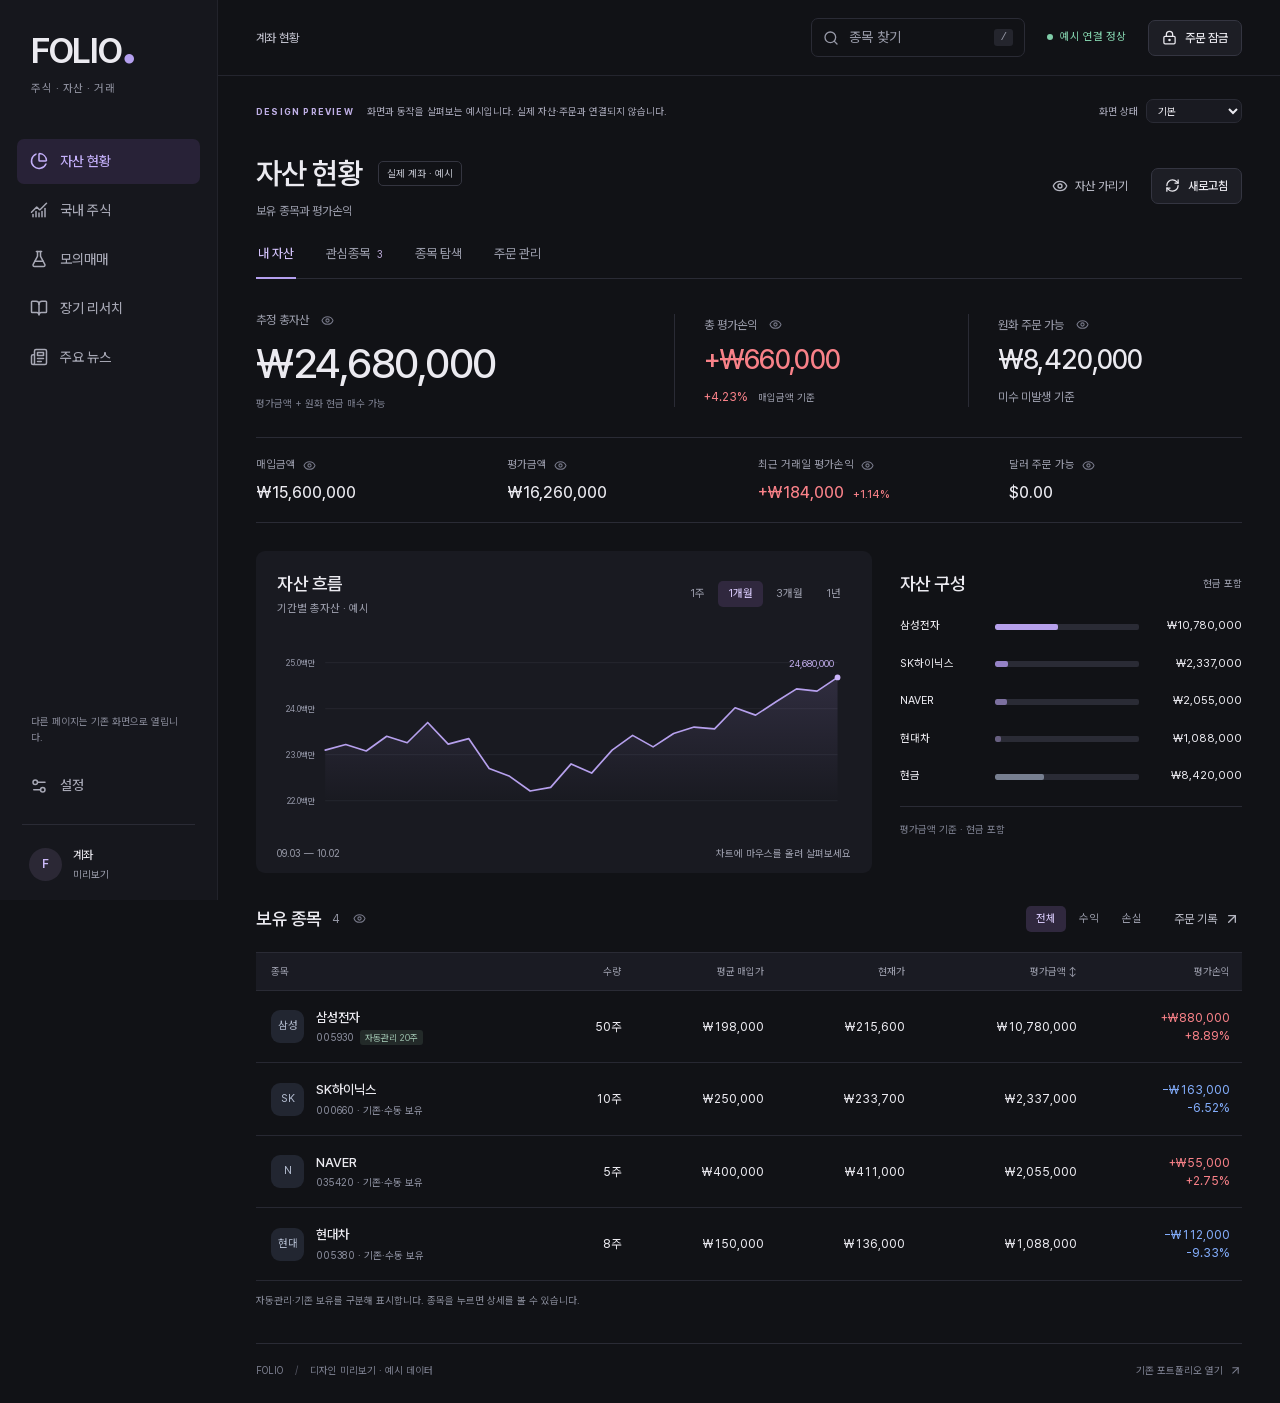
==== auto_trader/static/preview/index.html @ 1806e4a4 "20261004 모의매매에 휴장일·거래 시간 제한 적용 FOLIO.cmd로 DB 확인·서버 실행·사이트 열기 간소화 중복 실행 방지와 종료 처리 추가 데이터 축적·모델 검증 단계에" ====
<!doctype html>
<html lang="ko"><head><meta charset="utf-8"><meta name="viewport" content="width=device-width,initial-scale=1"><title>FOLIO · 디자인 미리보기</title><link rel="icon" href="/static/favicon.svg"><link rel="stylesheet" href="preview.css"><script src="/static/company-icons.js" defer></script><script src="preview.js" defer></script></head>
<body><a class="skip" href="#main">본문으로 이동</a>
<aside class="sidebar" id="sidebar"><a href="index.html" class="wordmark">FOLIO<span>●</span></a><p class="brand-note">주식 · 자산 · 거래</p><nav aria-label="주요 페이지"><a class="nav-item active" href="#portfolio" data-go="portfolio" aria-current="page"><i data-icon="chart-pie"></i>자산 현황</a><a class="nav-item" href="/stocks" target="_blank" rel="noopener"><i data-icon="chart-no-axes-combined"></i>국내 주식<i class="external" data-icon="arrow-up-right"></i></a><a class="nav-item" href="/paper" target="_blank" rel="noopener"><i data-icon="flask-conical"></i>모의매매<i class="external" data-icon="arrow-up-right"></i></a><a class="nav-item" href="/long-term" target="_blank" rel="noopener"><i data-icon="book-open"></i>장기 리서치<i class="external" data-icon="arrow-up-right"></i></a><a class="nav-item" href="/news" target="_blank" rel="noopener"><i data-icon="newspaper"></i>주요 뉴스<i class="external" data-icon="arrow-up-right"></i></a></nav><div class="sidebar-bottom"><p>다른 페이지는 기존 화면으로 열립니다.</p><a class="nav-item" href="/settings" target="_blank" rel="noopener"><i data-icon="settings-2"></i>설정<i class="external" data-icon="arrow-up-right"></i></a><div class="user"><span class="avatar">F</span><div>계좌<small>미리보기</small></div></div></div></aside>
<div class="workspace"><header class="topbar"><button class="icon-button mobile-menu" id="mobile-menu" aria-label="메뉴 열기" aria-expanded="false"><i data-icon="menu"></i></button><span class="breadcrumb">계좌 현황</span><div class="top-actions"><button class="global-search" id="search-open"><i data-icon="search"></i><span>종목 찾기</span><kbd>/</kbd></button><span class="connection"><b></b>예시 연결 정상</span><button id="lock" class="button"><i data-icon="lock-keyhole"></i><span>주문 잠금</span></button></div></header>
<main id="main"><div class="preview-note"><span><b>DESIGN PREVIEW</b> 화면과 동작을 살펴보는 예시입니다. 실제 자산·주문과 연결되지 않습니다.</span><label>화면 상태 <select id="demo-state"><option value="normal">기본</option><option value="empty">보유 종목 없음</option><option value="error">연결 오류</option></select></label></div>
<div class="page-heading"><div><div class="heading-line"><h1>자산 현황</h1><span class="account-chip">실제 계좌 · 예시</span></div><p>보유 종목과 평가손익</p></div><div class="heading-actions"><button class="text-button" id="privacy-all" aria-pressed="false"><i data-icon="eye"></i><span>자산 가리기</span></button><button class="button" id="refresh"><i data-icon="refresh-cw"></i>새로고침</button></div></div>
<div class="tabs" role="tablist" aria-label="계좌 메뉴"><button id="tab-portfolio" role="tab" aria-selected="true" aria-controls="panel-portfolio" data-tab="portfolio">내 자산</button><button id="tab-favorites" role="tab" aria-selected="false" aria-controls="panel-favorites" tabindex="-1" data-tab="favorites">관심종목 <span>3</span></button><button id="tab-scanner" role="tab" aria-selected="false" aria-controls="panel-scanner" tabindex="-1" data-tab="scanner">종목 탐색</button><button id="tab-orders" role="tab" aria-selected="false" aria-controls="panel-orders" tabindex="-1" data-tab="orders">주문 관리</button></div>
<div class="connection-error" id="connection-error" hidden><strong>계좌 정보를 불러오지 못했습니다.</strong><span>마지막 예시 데이터를 표시하고 있습니다.</span><button class="text-button" id="retry">다시 연결</button></div>
<section role="tabpanel" id="panel-portfolio" aria-labelledby="tab-portfolio">
<div class="asset-overview"><div class="total"><div class="metric-label">추정 총자산 <button class="tiny" data-hide="assets" aria-label="추정 총자산 가리기"><i data-icon="eye"></i></button></div><div class="hero-number" data-private="assets" id="total-assets">₩24,680,000</div><p>평가금액 + 원화 현금 매수 가능</p></div><div class="hero-metric"><div class="metric-label">총 평가손익 <button class="tiny" data-hide="profit" aria-label="총 평가손익 가리기"><i data-icon="eye"></i></button></div><strong class="positive" data-private="profit" id="profit">+₩660,000</strong><span class="positive" data-private="profit" id="profit-rate">+4.23% <small>매입금액 기준</small></span></div><div class="hero-metric"><div class="metric-label">원화 주문 가능 <button class="tiny" data-hide="cash" aria-label="원화 가리기"><i data-icon="eye"></i></button></div><strong data-private="cash">₩8,420,000</strong><span>미수 미발생 기준</span></div></div>
<div class="secondary-metrics"><div><span>매입금액 <button class="tiny" data-hide="purchase" aria-label="매입금액 가리기"><i data-icon="eye"></i></button></span><strong data-private="purchase" id="purchase">₩15,600,000</strong></div><div><span>평가금액 <button class="tiny" data-hide="market" aria-label="평가금액 가리기"><i data-icon="eye"></i></button></span><strong data-private="market" id="market">₩16,260,000</strong></div><div><span>최근 거래일 평가손익 <button class="tiny" data-hide="daily" aria-label="일일 평가손익 가리기"><i data-icon="eye"></i></button></span><strong class="positive" data-private="daily">+₩184,000 <small>+1.14%</small></strong></div><div><span>달러 주문 가능 <button class="tiny" data-hide="usd" aria-label="달러 가리기"><i data-icon="eye"></i></button></span><strong data-private="usd">$0.00</strong></div></div>
<div class="chart-layout"><section class="chart-surface"><div class="section-heading"><div><h2>자산 흐름</h2><p>기간별 총자산 · 예시</p></div><div class="segmented" aria-label="차트 기간"><button data-period="1주">1주</button><button class="selected" data-period="1개월" aria-pressed="true">1개월</button><button data-period="3개월">3개월</button><button data-period="1년">1년</button></div></div><div id="chart" class="chart"></div><div class="chart-foot"><span id="chart-range">09.03 — 10.02</span><span id="chart-tip" aria-live="polite">차트에 마우스를 올려 살펴보세요</span></div></section><section class="allocation"><div class="section-heading"><h2>자산 구성</h2><span class="muted">현금 포함</span></div><div id="allocation"></div><p class="allocation-foot">평가금액 기준 · 현금 포함</p></section></div>
<section class="holdings"><div class="section-heading"><h2>보유 종목 <span class="count" id="holding-count">4</span><button class="tiny" data-hide="holdings" aria-label="보유 종목 가리기"><i data-icon="eye"></i></button></h2><div class="table-tools"><div class="segmented" aria-label="보유 종목 필터"><button class="selected" data-filter="all">전체</button><button data-filter="gain">수익</button><button data-filter="loss">손실</button></div><button class="text-button" data-go="orders">주문 기록 <i data-icon="arrow-up-right"></i></button></div></div><div class="table-scroll"><table><thead><tr><th>종목</th><th>수량</th><th>평균 매입가</th><th>현재가</th><th><button class="sort" id="sort">평가금액 ↕</button></th><th>평가손익</th></tr></thead><tbody id="holdings-body"></tbody></table></div><p class="table-note">자동관리·기존 보유를 구분해 표시합니다. 종목을 누르면 상세를 볼 수 있습니다.</p></section>
</section>
<section role="tabpanel" id="panel-favorites" aria-labelledby="tab-favorites" hidden><div class="section-heading"><div><h2>관심종목</h2><p>등록한 종목의 현재가와 등락률</p></div><button class="button" id="favorite-add"><i data-icon="search"></i>종목 추가</button></div><div id="favorite-list"></div><p class="table-note">관심종목 변경은 미리보기에만 반영됩니다.</p></section>
<section role="tabpanel" id="panel-scanner" aria-labelledby="tab-scanner" hidden><div class="section-heading"><div><h2>종목 탐색</h2><p>거래대금 순위와 매수 가능 수량</p></div><a class="button" href="/stocks" target="_blank" rel="noopener">국내 주식 전체 보기 <i data-icon="arrow-up-right"></i></a></div><div class="table-scroll"><table><thead><tr><th>순위·종목</th><th>현재가</th><th>전일 대비</th><th>최대 가능 수량</th><th>선정 근거</th></tr></thead><tbody id="scanner-body"></tbody></table></div><p class="table-note">예시 후보이며 투자 권유가 아닙니다.</p></section>
<section role="tabpanel" id="panel-orders" aria-labelledby="tab-orders" hidden><div class="section-heading"><div><h2>주문 관리</h2><p>주문별 접수·체결·취소 내역</p></div></div><div class="table-scroll"><table><thead><tr><th>종목·주문</th><th>상태</th><th>조건·가격</th><th>예상 금액</th><th>생성 시각</th><th>관리</th></tr></thead><tbody id="orders-body"></tbody></table></div><p class="table-note">모든 주문과 취소 동작은 예시입니다.</p></section>
<footer class="footer"><span>FOLIO <span class="footer-sep">/</span> 디자인 미리보기 · 예시 데이터</span><a href="/live" target="_blank" rel="noopener">기존 포트폴리오 열기 <i data-icon="arrow-up-right"></i></a></footer></main></div>
<dialog id="search-dialog" aria-labelledby="search-title"><div class="dialog-head"><h2 id="search-title">종목 찾기</h2><button class="icon-button" data-close aria-label="닫기"><i data-icon="x"></i></button></div><label class="search-input"><i data-icon="search"></i><input id="stock-search" placeholder="예: 삼전, ㅅㅅ, Samsung" autocomplete="off" aria-label="종목 검색"></label><div id="search-results"></div><p class="dialog-note">미리보기 종목 안에서 검색합니다.</p></dialog>
<dialog id="detail-dialog" aria-labelledby="detail-title"><div class="dialog-head"><div><span class="muted" id="detail-code"></span><h2 id="detail-title">종목 상세</h2></div><button class="icon-button" data-close aria-label="닫기"><i data-icon="x"></i></button></div><div id="detail-content"></div></dialog>
<dialog id="lock-dialog" aria-labelledby="lock-title"><div class="dialog-head"><h2 id="lock-title">주문 잠금</h2><button class="icon-button" data-close aria-label="닫기"><i data-icon="x"></i></button></div><div class="lock-symbol"><i data-icon="lock-keyhole"></i></div><p>실제 화면에서는 PIN으로 본인을 확인한 뒤 주문 잠금을 해제합니다.</p><p class="muted">이 미리보기는 인증하거나 주문하지 않습니다.</p><a class="button primary" href="/live" target="_blank" rel="noopener">기존 계좌 화면 열기 <i data-icon="arrow-up-right"></i></a></dialog>

<div class="toast" role="status" id="toast"></div></body></html>
---- auto_trader/static/preview/preview.css ----
@font-face{font-family:Pretendard;src:url('vendor/PretendardVariable.woff2') format('woff2');font-weight:100 900;font-display:swap}
:root{color-scheme:dark;--bg:#111216;--side:#16171d;--surface:#191a21;--line:#2a2b35;--text:#ebeaf0;--muted:#9698a6;--violet:#b5a0ef;--violet-bg:#282237;--up:#f88188;--down:#83adfb;--good:#80cda9;--warn:#e8bf7b;--font:Pretendard,system-ui,sans-serif}
*{box-sizing:border-box}body{margin:0;background:var(--bg);color:var(--text);font-family:var(--font);font-size:14px;font-weight:420;line-height:1.5;-webkit-font-smoothing:antialiased}button,input,select{font:inherit}button,a,input,select{-webkit-tap-highlight-color:transparent}button,a{touch-action:manipulation}button{color:inherit;cursor:pointer}a{color:inherit;text-decoration:none}button{border:0;background:none}button:disabled{opacity:.5;cursor:wait}button:focus-visible,a:focus-visible,input:focus-visible,select:focus-visible{outline:2px solid var(--violet);outline-offset:4px}button:hover,a:hover{color:#fff}i[data-icon]{display:inline-block;flex-shrink:0;width:19px;height:19px;background:currentColor;mask:var(--icon) center/contain no-repeat;-webkit-mask:var(--icon) center/contain no-repeat;vertical-align:middle}h1,h2,p{margin:0}h1{font-size:30px;font-weight:560;letter-spacing:-1.1px}h2{font-size:18px;font-weight:540;letter-spacing:-.45px}small{font-size:12px}strong{font-weight:570}button,a,select{transition:background .16s,color .16s,border-color .16s}input,select{border:1px solid var(--line);background:var(--surface);color:var(--text);border-radius:7px;padding:8px 11px}[hidden]{display:none!important}.muted,.metric-label{color:var(--muted)}.positive{color:var(--up)!important}.negative{color:var(--down)!important}.neutral{color:var(--muted)}.skip{position:fixed;top:-100px;z-index:100;background:var(--violet);color:#111;padding:12px}.skip:focus{top:10px}
.sidebar{position:fixed;inset:0 auto 0 0;width:218px;background:var(--side);border-right:1px solid #22232b;display:flex;flex-direction:column;padding:31px 17px 18px;z-index:30}.wordmark{font-size:35px;font-weight:620;letter-spacing:-1.8px;padding:0 14px;width:max-content;line-height:1.15}.wordmark span{font-size:12px;color:var(--violet);margin-left:3px}.brand-note{font-size:11px;letter-spacing:.5px;color:#8b8d9b;margin:10px 14px 37px}.nav-item{display:flex;gap:12px;align-items:center;padding:12px 13px;margin:4px 0;border-radius:7px;color:#a7a8b5;font-weight:460}.nav-item i{width:18px;height:18px}.nav-item.active{background:var(--violet-bg);color:#c4b0fa}.nav-item:hover{background:#22232c}.nav-item .external{margin-left:auto;width:13px;height:13px;opacity:0}.nav-item:hover .external{opacity:1}.sidebar-bottom{margin-top:auto}.sidebar-bottom>p{color:#828492;font-size:10px;padding:14px;line-height:1.6}.user{border-top:1px solid var(--line);display:flex;align-items:center;gap:11px;margin:16px 5px 0;padding:21px 7px 0;font-size:12px}.avatar{display:grid;place-items:center;background:#2b2835;color:#cbb9f8;width:33px;height:33px;border-radius:50%;font-weight:600}.user small{display:block;font-size:10px;color:var(--muted);margin-top:3px}.workspace{margin-left:218px}.topbar{height:76px;padding:0 38px;border-bottom:1px solid #24252e;display:flex;justify-content:space-between;align-items:center}.breadcrumb{font-size:12px;color:#c0c0cc}.breadcrumb span{color:#656776;margin:0 14px}.top-actions{display:flex;align-items:center;gap:22px}.global-search{display:flex;gap:10px;align-items:center;color:#9698a6;border:1px solid var(--line);padding:8px 11px;border-radius:7px;min-width:214px;text-align:left}.global-search i{width:16px;height:16px}.global-search kbd{margin-left:auto;background:#24252d;padding:0 6px;border-radius:3px;font-size:11px}.connection{font-size:11px;color:var(--good);white-space:nowrap}.connection b{display:inline-block;background:var(--good);width:6px;height:6px;border-radius:50%;margin-right:7px}.button{border:1px solid #343541;border-radius:7px;padding:8px 13px;display:inline-flex;gap:8px;justify-content:center;align-items:center;font-size:12px;font-weight:500;background:#1d1e25;white-space:nowrap}.button:hover{background:#2a2b35;border-color:#4f5060}.button i{width:15px;height:15px}.primary{background:#a98be4;border-color:#a98be4;color:#17101f}.primary:hover{background:#c2a7f8;color:#17101f}.danger{background:#8a3842}.danger-outline{color:var(--up);border-color:#624047;background:transparent}.text-button{display:inline-flex;align-items:center;gap:7px;font-size:12px;color:#b5b6c1;padding:7px 2px}.text-button i{width:16px;height:16px}.icon-button{display:inline-grid;place-items:center;width:34px;height:34px;border-radius:6px}.icon-button:hover{background:#2a2b34}.mobile-menu{display:none}main{max-width:1600px;margin:auto;padding:23px 38px 0}.preview-note{display:flex;justify-content:space-between;align-items:center;gap:12px;color:#a2a2b2;font-size:10px;margin-bottom:28px}.preview-note b{font-size:9px;color:#c0b0e6;letter-spacing:1.2px;margin-right:10px}.preview-note label{white-space:nowrap;display:flex;gap:8px;align-items:center}.preview-note select{font-size:10px;padding:4px 7px}.page-heading{display:flex;justify-content:space-between;align-items:center;margin-bottom:24px}.heading-line{display:flex;align-items:center;gap:16px}.account-chip{font-size:10px;color:#babcc6;border:1px solid #343540;border-radius:5px;padding:4px 8px}.page-heading p{margin-top:6px;font-size:12px;color:var(--muted)}.heading-actions{display:flex;align-items:center;gap:21px}.tabs{display:flex;border-bottom:1px solid var(--line);gap:28px}.tabs button{font-size:13px;color:var(--muted);padding:0 2px 14px;position:relative}.tabs button[aria-selected=true]{color:#d2c1fa}.tabs button[aria-selected=true]:after{position:absolute;content:'';height:2px;bottom:-1px;left:0;right:0;background:var(--violet)}.tabs button span{font-size:10px;color:#c0addc;margin-left:4px}.connection-error{margin-top:20px;border-left:2px solid var(--up);background:#281c22;padding:12px 17px;display:flex;align-items:center;gap:14px;font-size:12px}.connection-error span{color:var(--muted)}.connection-error button{margin-left:auto}
.asset-overview{display:grid;grid-template-columns:1.45fr 1fr 1fr;align-items:center;gap:20px;padding:31px 0 26px}.metric-label{font-size:12px;display:flex;gap:8px;align-items:center}.tiny{display:inline-flex;padding:4px;color:#777989;vertical-align:middle;border-radius:5px}.tiny:hover{color:#d4c7ec;background:#28232e}.tiny i{width:13px;height:13px}.hero-number{font-size:clamp(31px,3.25vw,48px);font-weight:480;letter-spacing:-1.5px;line-height:1.25;margin:7px 0}.total p{font-size:10px;color:#777a89}.hero-metric{border-left:1px solid var(--line);padding-left:29px}.hero-metric strong{font-size:27px;font-weight:480;letter-spacing:-.7px;display:block;margin:5px 0}.hero-metric>span{font-size:12px;color:var(--muted)}.hero-metric small{font-size:10px;color:var(--muted);margin-left:7px}.secondary-metrics{display:grid;grid-template-columns:repeat(4,1fr);border-top:1px solid var(--line);border-bottom:1px solid var(--line);padding:17px 0;margin-bottom:28px;gap:18px}.secondary-metrics>div>span{color:var(--muted);font-size:11px;display:block}.secondary-metrics strong{display:block;font-size:16px;font-weight:470;margin-top:5px}.secondary-metrics small{font-size:11px;margin-left:5px}.chart-layout{display:grid;grid-template-columns:1.8fr 1fr;gap:28px;margin-bottom:30px}.chart-surface{padding:19px 21px 12px;background:var(--surface);border-radius:9px}.section-heading{display:flex;align-items:center;justify-content:space-between;gap:16px;margin-bottom:17px}.section-heading p{font-size:11px;color:var(--muted);margin-top:4px}.section-heading>.muted{font-size:10px}.segmented{display:flex;gap:3px;flex-shrink:0}.segmented button{font-size:11px;padding:5px 10px;border-radius:5px;color:var(--muted);white-space:nowrap}.segmented button:hover{background:#25252e}.segmented .selected{color:#d6c8f8;background:#30283e}.chart{height:205px;width:100%;position:relative}.chart svg{width:100%;height:100%;overflow:visible}.chart-foot{display:flex;justify-content:space-between;gap:10px;font-size:10px;color:var(--muted);padding-top:6px}.allocation{padding:19px 0 0 0}.allocation-row{display:grid;grid-template-columns:83px 1fr 91px;gap:12px;align-items:center;margin:21px 0;font-size:11px}.allocation-row strong{font-size:11px;font-weight:430;text-align:right}.bar-track{height:6px;background:#2a2b35;border-radius:2px;overflow:hidden}.bar-track span{height:100%;display:block;border-radius:2px;background:var(--violet)}.allocation-foot{font-size:10px;color:#777a89;border-top:1px solid var(--line);padding-top:15px;margin-top:21px}.holdings h2{display:flex;gap:10px;align-items:center}.count{font-size:12px;color:var(--muted);font-weight:400}.table-tools{display:flex;align-items:center;gap:20px}.table-scroll{overflow-x:auto}table{width:100%;border-collapse:collapse;white-space:nowrap;font-variant-numeric:tabular-nums}th{text-align:right;font-size:10px;font-weight:430;color:var(--muted);padding:11px 12px;background:#1a1b23;border-top:1px solid var(--line);border-bottom:1px solid var(--line)}th:first-child,td:first-child{text-align:left;padding-left:15px}td{font-size:12px;text-align:right;padding:17px 12px;border-bottom:1px solid #272832}tbody tr:hover{background:#1b1c24}.stock-button{display:flex;align-items:center;gap:12px;text-align:left;padding:0}.stock-avatar{display:grid;place-items:center;width:33px;height:33px;background:#222631;color:#afb8cb;border-radius:9px;font-size:11px}.stock-button strong{font-weight:510;font-size:13px}.stock-button small{display:block;color:#8b8e9e;font-size:10px;margin-top:3px}.owner{font-size:9px;background:#232a29;color:#97b9a7;padding:2px 5px;border-radius:3px;margin-left:6px}.sort{font-size:inherit;color:inherit;padding:0}.table-note{font-size:10px;color:#818492;margin-top:12px}.footer{display:flex;justify-content:space-between;border-top:1px solid var(--line);font-size:10px;color:#797c8c;margin-top:35px;padding:19px 0 25px}.footer-sep{margin:0 9px;color:#525460}.footer a{display:flex;gap:6px;align-items:center}.footer i{height:13px;width:13px}.masked{filter:none;letter-spacing:2px;color:#9b96a8!important}.favorite-row{display:flex;align-items:center;gap:24px;border-bottom:1px solid var(--line);padding:20px 12px}.favorite-row .stock-button{flex:1}.favorite-row strong,.favorite-row span{font-variant-numeric:tabular-nums}.favorite-row>span{width:90px;text-align:right}.heart{color:#c2aaf4}.tag{padding:4px 8px;font-size:11px;border-radius:4px;display:inline-block}.tag.done{color:var(--good);background:#1b2b26}.tag.pending{color:var(--warn);background:#30291f}.tag.practice{color:#b5afc3;background:#25222d}.empty{text-align:center!important;padding:54px 16px!important;color:var(--muted);white-space:normal;font-size:13px}.empty strong{display:block;color:var(--text);font-size:18px;margin-bottom:8px}.empty .button{margin-top:18px}[role=tabpanel]:not(#panel-portfolio){padding-top:28px;min-height:600px}
dialog{width:min(540px,calc(100vw - 30px));padding:25px;border:1px solid #45404f;border-radius:13px;background:#1b1c24;color:var(--text);box-shadow:0 20px 100px #0008}dialog::backdrop{background:#08090dc7;backdrop-filter:blur(4px)}.dialog-head{display:flex;justify-content:space-between;align-items:center;margin-bottom:21px}.dialog-head h2{font-size:21px}.dialog-head .muted{font-size:11px}.search-input{border:1px solid #4d435d;background:#14151c;border-radius:7px;display:flex;align-items:center;padding:5px 12px;gap:9px}.search-input input{width:100%;border:0;background:transparent;outline:0;padding:9px 0}.search-input i{color:var(--muted)}#search-results{max-height:370px;overflow-y:auto;margin-top:12px}.search-result{display:flex;align-items:center;justify-content:space-between;width:100%;padding:14px 10px;border-bottom:1px solid var(--line);text-align:left}.search-result:hover{background:#282532}.search-result small{color:var(--muted);display:block;font-size:10px;margin-top:4px}.dialog-note{font-size:11px;color:var(--muted);margin-top:17px}.detail-price{font-size:34px;font-weight:470;letter-spacing:-1px;margin:14px 0}.detail-list{display:grid;grid-template-columns:1fr 1fr;gap:20px;padding:20px 0;border-top:1px solid var(--line);border-bottom:1px solid var(--line);margin-bottom:20px}.detail-list span{font-size:11px;display:block;color:var(--muted);margin-bottom:5px}.detail-actions{display:flex;gap:12px;flex-wrap:wrap}.lock-symbol{background:#282532;color:var(--violet);display:grid;place-items:center;border-radius:12px;width:55px;height:55px;margin-bottom:20px}#lock-dialog p{margin:12px 0}#lock-dialog .button{margin-top:12px}.confirm-actions{display:flex;justify-content:flex-end;gap:10px;margin-top:25px}.toast{position:fixed;bottom:24px;left:calc(50% + 109px);transform:translate(-50%,15px);background:#34313f;color:#efedf3;border:1px solid #5b506c;border-radius:8px;padding:12px 20px;z-index:100;opacity:0;pointer-events:none;transition:.2s;font-size:12px;max-width:90vw}.toast.visible{opacity:1;transform:translate(-50%,0)}
@media(min-width:1700px){main{padding:28px 55px 0}.topbar{padding:0 55px}.chart{height:250px}.chart-layout{grid-template-columns:2fr 1fr}.asset-overview{padding:38px 0}.allocation-row{margin:25px 0}}
@media(max-width:1150px){.sidebar{width:185px;padding-inline:12px}.workspace{margin-left:185px}.topbar{padding:0 25px}.top-actions{gap:15px}.connection{display:none}main{padding:20px 25px 0}.chart-layout{grid-template-columns:1.5fr 1fr;gap:20px}.allocation-row{grid-template-columns:74px 1fr 83px;gap:8px}.hero-metric{padding-left:18px}.hero-metric strong{font-size:23px}.chart-surface{padding:16px}.chart-foot span:last-child{display:none}.toast{left:calc(50% + 92px)}}
@media(max-width:900px){.chart-layout{grid-template-columns:1fr}.allocation{padding:0}.allocation-row{grid-template-columns:100px 1fr 100px;margin:14px 0}.allocation-foot{display:none}.chart{height:220px}.global-search{min-width:160px}.preview-note{align-items:flex-start}.preview-note b{display:block;margin-bottom:3px}.hero-number{font-size:30px}.hero-metric strong{font-size:20px}.hero-metric small{display:block;margin:0}.secondary-metrics{grid-template-columns:1fr 1fr}.page-heading{align-items:flex-start}.heading-line{display:block}.account-chip{display:inline-block;margin-top:6px}.heading-actions{gap:12px}.heading-actions .text-button span{display:none}table{min-width:660px}}
@media(max-width:650px){.sidebar{transform:translateX(-100%);width:220px;box-shadow:20px 0 80px #0008}.sidebar.open{transform:translateX(0);top:62px}.workspace{margin-left:0}.topbar{height:62px;padding:0 17px;gap:12px}.mobile-menu{display:inline-grid}.breadcrumb{display:none}.top-actions{flex:1;justify-content:flex-end;gap:12px}.global-search{min-width:0;flex:1}.topbar .button{font-size:11px;padding:8px}.global-search kbd{display:none}main{padding:17px 18px 0}.preview-note{margin-bottom:22px;gap:16px}.preview-note>span{max-width:65%}.preview-note label{display:block;font-size:9px}.preview-note select{display:block;margin-top:4px}h1{font-size:26px}.page-heading{margin-bottom:22px}.heading-actions{gap:10px}.heading-actions .button{font-size:0;padding:9px}.heading-actions .button i{width:17px;height:17px}.tabs{gap:24px}.tabs button{font-size:12px}.asset-overview{grid-template-columns:1fr 1fr;gap:24px;padding:26px 0}.total{grid-column:1/-1}.hero-number{font-size:42px}.hero-metric{border-left:0;padding-left:0}.hero-metric strong{font-size:23px}.hero-metric small{display:inline;margin-left:5px}.secondary-metrics{gap:18px 12px}.chart-surface{padding:15px 12px}.chart{height:185px}.section-heading h2{font-size:16px}.segmented button{padding:5px 8px;font-size:10px}.chart-layout{gap:22px}.table-tools{gap:8px}.table-tools>.text-button{font-size:0}.table-tools>.text-button i{width:18px;height:18px}.footer{font-size:9px;gap:10px}.toast{left:50%}.connection-error{flex-wrap:wrap;gap:6px}.connection-error button{margin-left:0}.favorite-row{gap:12px;padding:17px 0}.favorite-row>span{width:auto;font-size:11px}.favorite-row>strong{font-size:12px}.favorite-row .stock-avatar{display:none}.preview-note span{line-height:1.6}}
@media(prefers-reduced-motion:reduce){*,*:before,*:after{transition:none!important;scroll-behavior:auto!important}}

.company-icon{position:relative;display:inline-grid;place-items:center;width:36px;height:36px;flex-shrink:0;border-radius:9px;background:#252936;color:#bdc1d1;font-size:11px;overflow:hidden}.company-icon img{position:absolute;inset:0;width:100%;height:100%;object-fit:contain;padding:5px;opacity:0}.company-icon.has-logo{background:#f1f2f5}.company-icon.has-logo img{opacity:1}.company-icon.has-logo>span{visibility:hidden}
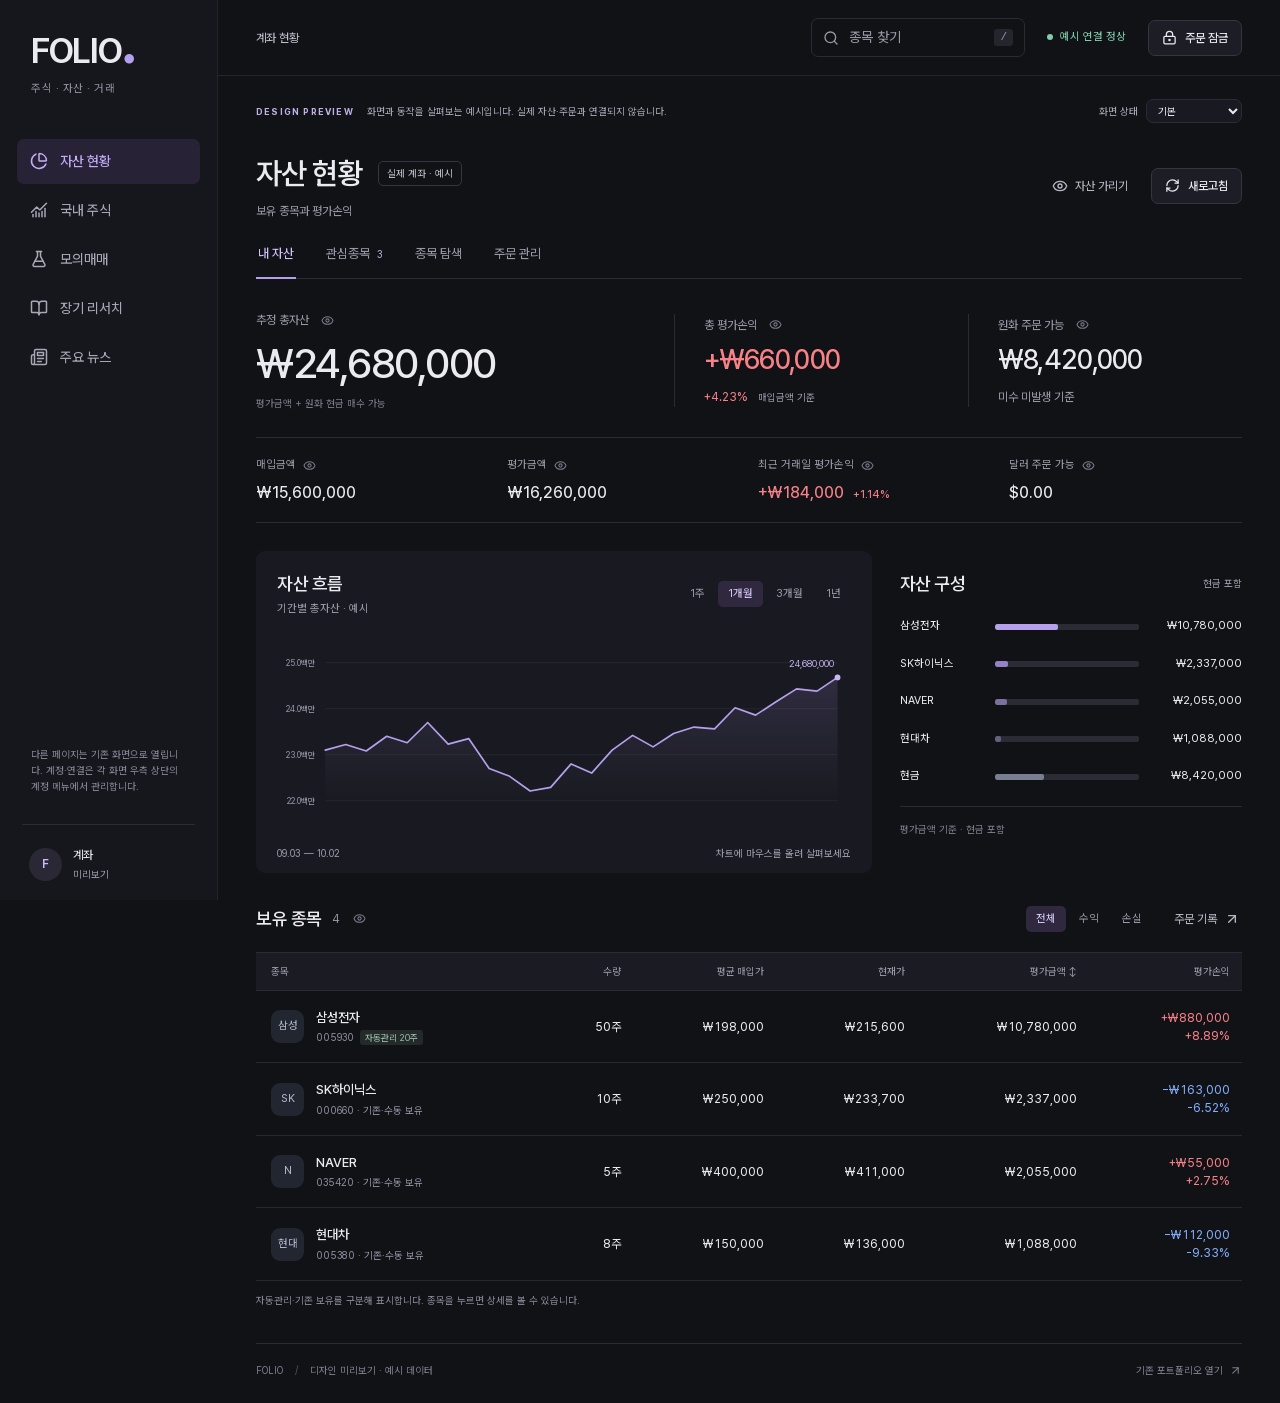
==== commit 39759a8b: "feat: retire the settings and legacy PAPER screens; shared account menu; neutral manual-order previe" ====
--- a/auto_trader/static/preview/index.html
+++ b/auto_trader/static/preview/index.html
@@ -1,7 +1,7 @@
 <!doctype html>
 <html lang="ko"><head><meta charset="utf-8"><meta name="viewport" content="width=device-width,initial-scale=1"><title>FOLIO · 디자인 미리보기</title><link rel="icon" href="/static/favicon.svg"><link rel="stylesheet" href="preview.css"><script src="/static/company-icons.js" defer></script><script src="preview.js" defer></script></head>
 <body><a class="skip" href="#main">본문으로 이동</a>
-<aside class="sidebar" id="sidebar"><a href="index.html" class="wordmark">FOLIO<span>●</span></a><p class="brand-note">주식 · 자산 · 거래</p><nav aria-label="주요 페이지"><a class="nav-item active" href="#portfolio" data-go="portfolio" aria-current="page"><i data-icon="chart-pie"></i>자산 현황</a><a class="nav-item" href="/stocks" target="_blank" rel="noopener"><i data-icon="chart-no-axes-combined"></i>국내 주식<i class="external" data-icon="arrow-up-right"></i></a><a class="nav-item" href="/paper" target="_blank" rel="noopener"><i data-icon="flask-conical"></i>모의매매<i class="external" data-icon="arrow-up-right"></i></a><a class="nav-item" href="/long-term" target="_blank" rel="noopener"><i data-icon="book-open"></i>장기 리서치<i class="external" data-icon="arrow-up-right"></i></a><a class="nav-item" href="/news" target="_blank" rel="noopener"><i data-icon="newspaper"></i>주요 뉴스<i class="external" data-icon="arrow-up-right"></i></a></nav><div class="sidebar-bottom"><p>다른 페이지는 기존 화면으로 열립니다.</p><a class="nav-item" href="/settings" target="_blank" rel="noopener"><i data-icon="settings-2"></i>설정<i class="external" data-icon="arrow-up-right"></i></a><div class="user"><span class="avatar">F</span><div>계좌<small>미리보기</small></div></div></div></aside>
+<aside class="sidebar" id="sidebar"><a href="index.html" class="wordmark">FOLIO<span>●</span></a><p class="brand-note">주식 · 자산 · 거래</p><nav aria-label="주요 페이지"><a class="nav-item active" href="#portfolio" data-go="portfolio" aria-current="page"><i data-icon="chart-pie"></i>자산 현황</a><a class="nav-item" href="/stocks" target="_blank" rel="noopener"><i data-icon="chart-no-axes-combined"></i>국내 주식<i class="external" data-icon="arrow-up-right"></i></a><a class="nav-item" href="/paper-mvp" target="_blank" rel="noopener"><i data-icon="flask-conical"></i>모의매매<i class="external" data-icon="arrow-up-right"></i></a><a class="nav-item" href="/long-term" target="_blank" rel="noopener"><i data-icon="book-open"></i>장기 리서치<i class="external" data-icon="arrow-up-right"></i></a><a class="nav-item" href="/news" target="_blank" rel="noopener"><i data-icon="newspaper"></i>주요 뉴스<i class="external" data-icon="arrow-up-right"></i></a></nav><div class="sidebar-bottom"><p>다른 페이지는 기존 화면으로 열립니다. 계정·연결은 각 화면 우측 상단의 계정 메뉴에서 관리합니다.</p><div class="user"><span class="avatar">F</span><div>계좌<small>미리보기</small></div></div></div></aside>
 <div class="workspace"><header class="topbar"><button class="icon-button mobile-menu" id="mobile-menu" aria-label="메뉴 열기" aria-expanded="false"><i data-icon="menu"></i></button><span class="breadcrumb">계좌 현황</span><div class="top-actions"><button class="global-search" id="search-open"><i data-icon="search"></i><span>종목 찾기</span><kbd>/</kbd></button><span class="connection"><b></b>예시 연결 정상</span><button id="lock" class="button"><i data-icon="lock-keyhole"></i><span>주문 잠금</span></button></div></header>
 <main id="main"><div class="preview-note"><span><b>DESIGN PREVIEW</b> 화면과 동작을 살펴보는 예시입니다. 실제 자산·주문과 연결되지 않습니다.</span><label>화면 상태 <select id="demo-state"><option value="normal">기본</option><option value="empty">보유 종목 없음</option><option value="error">연결 오류</option></select></label></div>
 <div class="page-heading"><div><div class="heading-line"><h1>자산 현황</h1><span class="account-chip">실제 계좌 · 예시</span></div><p>보유 종목과 평가손익</p></div><div class="heading-actions"><button class="text-button" id="privacy-all" aria-pressed="false"><i data-icon="eye"></i><span>자산 가리기</span></button><button class="button" id="refresh"><i data-icon="refresh-cw"></i>새로고침</button></div></div>
